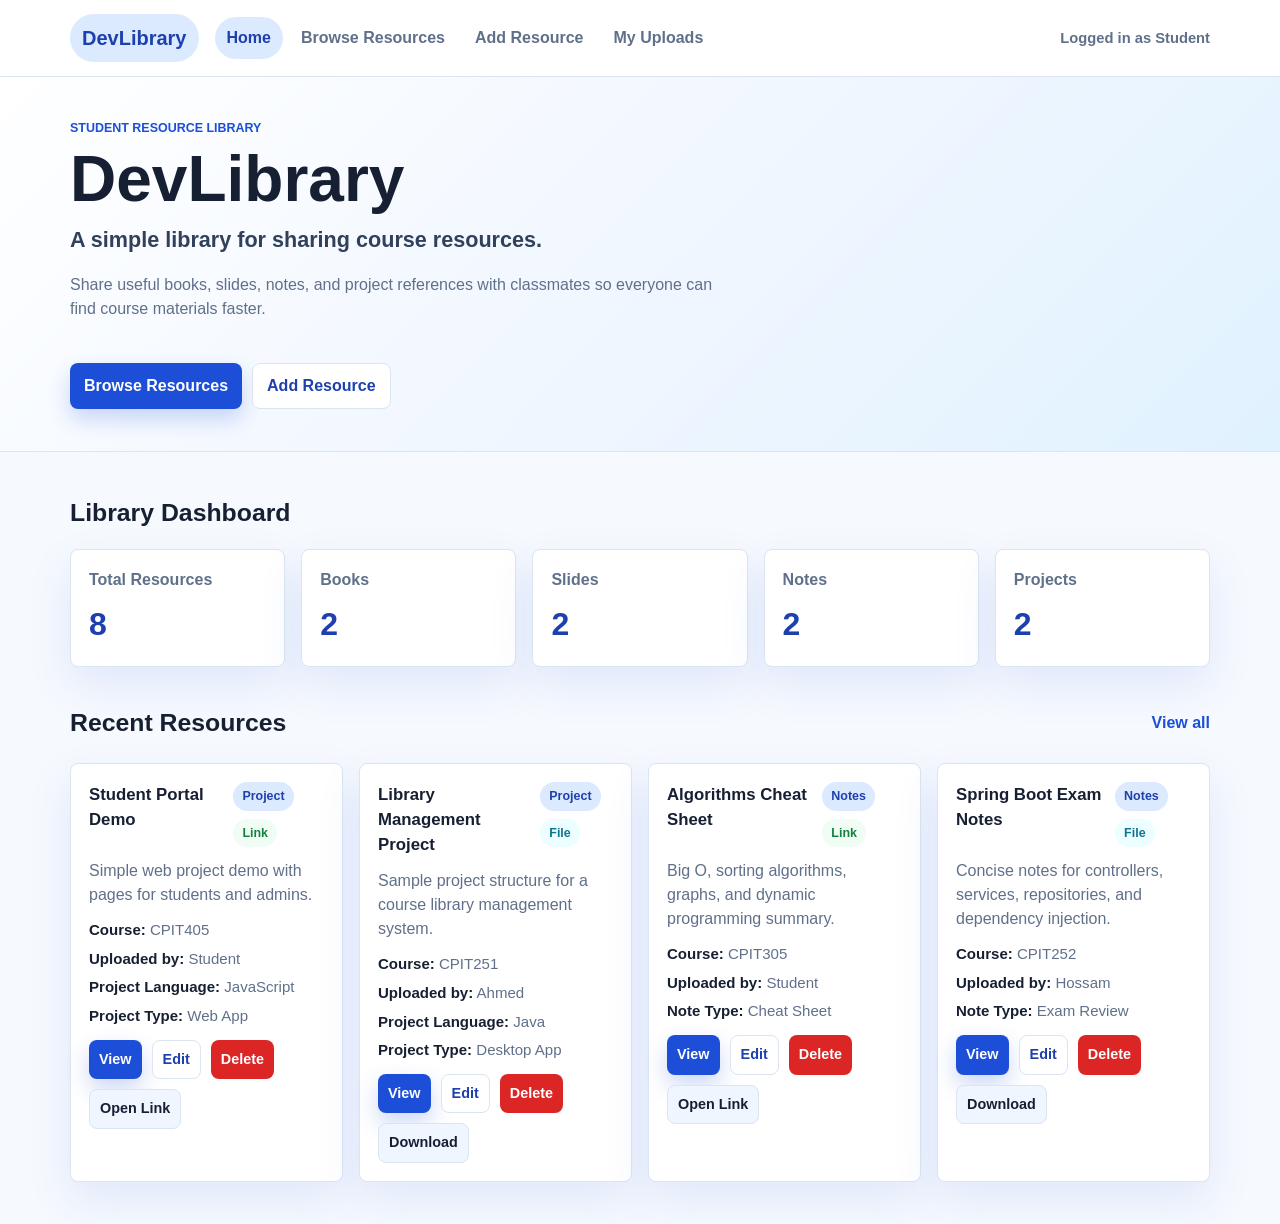
==== DevLibrary/src/main/resources/static/index.html @ 16f496e7 "add frontend & close #13" ====
<!DOCTYPE html>
<html lang="en">
<head>
    <meta charset="UTF-8">
    <meta name="viewport" content="width=device-width, initial-scale=1.0">
    <title>DevLibrary</title>
    <link rel="stylesheet" href="style.css">
</head>
<body>
    <header class="site-header">
        <nav class="navbar" aria-label="Main navigation">
            <button class="brand nav-link" type="button" data-page="homePage">DevLibrary</button>
            <div class="nav-menu">
                <button class="nav-link active" type="button" data-page="homePage">Home</button>
                <button class="nav-link" type="button" data-page="browsePage">Browse Resources</button>
                <button class="nav-link" type="button" data-page="formPage" data-mode="add">Add Resource</button>
                <button class="nav-link" type="button" data-page="uploadsPage">My Uploads</button>
            </div>
            <span class="user-label">Logged in as Student</span>
        </nav>
    </header>

    <div id="appMessage" class="app-message" role="status" aria-live="polite"></div>

    <main>
        <section id="homePage" class="page active-page">
            <div class="hero">
                <div class="hero-content">
                    <p class="eyebrow">Student Resource Library</p>
                    <h1>DevLibrary</h1>
                    <p class="subtitle">A simple library for sharing course resources.</p>
                    <p class="hero-description">
                        Share useful books, slides, notes, and project references with classmates so everyone can find course materials faster.
                    </p>
                    <div class="hero-actions">
                        <button class="btn btn-primary" type="button" data-page="browsePage">Browse Resources</button>
                        <button class="btn btn-secondary" type="button" data-page="formPage" data-mode="add">Add Resource</button>
                    </div>
                </div>
            </div>

            <div class="content-shell">
                <section class="section-block" aria-labelledby="dashboardTitle">
                    <div class="section-heading">
                        <h2 id="dashboardTitle">Library Dashboard</h2>
                    </div>
                    <div id="dashboardCards" class="dashboard-grid"></div>
                </section>

                <section class="section-block" aria-labelledby="recentTitle">
                    <div class="section-heading">
                        <h2 id="recentTitle">Recent Resources</h2>
                        <button class="text-button" type="button" data-page="browsePage">View all</button>
                    </div>
                    <div id="recentResources" class="resource-grid compact-grid"></div>
                </section>
            </div>
        </section>

        <section id="browsePage" class="page">
            <div class="content-shell">
                <div class="page-title-row">
                    <div>
                        <p class="eyebrow">Explore</p>
                        <h1>Browse Resources</h1>
                    </div>
                </div>

                <form class="filter-panel" id="filterForm">
                    <label>
                        Search
                        <input id="searchInput" type="search" placeholder="Search by title or course name">
                    </label>
                    <label>
                        Resource Type
                        <select id="typeFilter">
                            <option value="all">All Types</option>
                            <option value="book">Book</option>
                            <option value="slides">Slides</option>
                            <option value="notes">Notes</option>
                            <option value="project">Project</option>
                        </select>
                    </label>
                    <label>
                        Reference Type
                        <select id="referenceFilter">
                            <option value="all">All References</option>
                            <option value="link">Link</option>
                            <option value="file">File</option>
                        </select>
                    </label>
                    <button class="btn btn-light" id="clearFiltersBtn" type="button">Clear filters</button>
                </form>

                <div id="browseResources" class="resource-grid"></div>
                <p id="browseEmpty" class="empty-state">No resources match your filters.</p>
            </div>
        </section>

        <section id="formPage" class="page">
            <div class="content-shell narrow-shell">
                <div class="page-title-row">
                    <div>
                        <p class="eyebrow">Resource Form</p>
                        <h1 id="resourceFormTitle">Add Resource</h1>
                    </div>
                </div>

                <form id="resourceForm" class="resource-form">
                    <div class="form-grid">
                        <label>
                            Resource Type
                            <select id="resourceType" required>
                                <option value="book">book</option>
                                <option value="slides">slides</option>
                                <option value="notes">notes</option>
                                <option value="project">project</option>
                            </select>
                        </label>
                        <label>
                            Reference Type
                            <select id="referenceType" required>
                                <option value="link">link</option>
                                <option value="file">file</option>
                            </select>
                        </label>
                        <label>
                            Title
                            <input id="title" type="text" required placeholder="Resource title">
                        </label>
                        <label>
                            Course Name
                            <input id="courseName" type="text" required placeholder="Example: CPIT252">
                        </label>
                    </div>

                    <label>
                        Description
                        <textarea id="description" rows="4" required placeholder="Describe why this resource is useful"></textarea>
                    </label>

                    <div id="linkFields">
                        <label>
                            URL
                            <input id="url" type="url" placeholder="https://example.com">
                        </label>
                    </div>

                    <div id="fileFields" class="hidden">
                        <label>
                            File
                            <input id="fileInput" type="file">
                        </label>
                        <p id="fileStatus" class="help-text"></p>
                    </div>

                    <div id="bookFields" class="optional-fields">
                        <label>
                            Author
                            <input id="author" type="text" placeholder="Author name">
                        </label>
                    </div>

                    <div id="slidesFields" class="optional-fields hidden">
                        <label>
                            Week Number
                            <input id="weekNumber" type="number" min="1" placeholder="Example: 5">
                        </label>
                    </div>

                    <div id="notesFields" class="optional-fields hidden">
                        <label>
                            Note Type
                            <input id="noteType" type="text" placeholder="Summary, lab notes, exam review">
                        </label>
                    </div>

                    <div id="projectFields" class="optional-fields hidden">
                        <div class="form-grid">
                            <label>
                                Project Language
                                <input id="projectLanguage" type="text" placeholder="Java, Python, JavaScript">
                            </label>
                            <label>
                                Project Type
                                <input id="projectType" type="text" placeholder="Web app, console app, mobile app">
                            </label>
                        </div>
                    </div>

                    <div class="form-actions">
                        <button id="saveResourceBtn" class="btn btn-primary" type="submit">Save Resource</button>
                        <button id="clearFormBtn" class="btn btn-light" type="button">Clear Form</button>
                        <button id="cancelFormBtn" class="btn btn-secondary" type="button">Cancel</button>
                    </div>
                </form>
            </div>
        </section>

        <section id="detailsPage" class="page">
            <div class="content-shell narrow-shell">
                <div id="resourceDetails"></div>
            </div>
        </section>

        <section id="uploadsPage" class="page">
            <div class="content-shell">
                <div class="page-title-row">
                    <div>
                        <p class="eyebrow">Personal Library</p>
                        <h1>My Uploads</h1>
                        <p class="page-description">Manage the resources you uploaded.</p>
                    </div>
                </div>
                <div id="myUploads" class="resource-grid"></div>
                <p id="uploadsEmpty" class="empty-state">You have not uploaded any resources yet.</p>
            </div>
        </section>
    </main>

    <script src="script.js"></script>
</body>
</html>
---- DevLibrary/src/main/resources/static/style.css ----
:root {
    --primary: #1d4ed8;
    --primary-dark: #1e40af;
    --primary-soft: #dbeafe;
    --sky-soft: #eff6ff;
    --ink: #172033;
    --muted: #60708a;
    --line: #dbe4f0;
    --surface: #ffffff;
    --background: #f6f9fe;
    --danger: #dc2626;
    --danger-soft: #fee2e2;
    --success: #167544;
    --success-soft: #dcfce7;
    --shadow: 0 18px 45px rgba(29, 78, 216, 0.10);
    --radius: 8px;
}

* {
    box-sizing: border-box;
}

body {
    margin: 0;
    font-family: Arial, Helvetica, sans-serif;
    color: var(--ink);
    background: var(--background);
    line-height: 1.5;
}

button,
input,
select,
textarea {
    font: inherit;
}

button {
    cursor: pointer;
}

.site-header {
    position: sticky;
    top: 0;
    z-index: 10;
    background: rgba(255, 255, 255, 0.96);
    border-bottom: 1px solid var(--line);
    backdrop-filter: blur(10px);
}

.navbar {
    max-width: 1180px;
    margin: 0 auto;
    padding: 14px 20px;
    display: flex;
    align-items: center;
    gap: 16px;
}

.brand {
    color: var(--primary);
    font-size: 1.25rem;
    font-weight: 800;
}

.nav-menu {
    display: flex;
    align-items: center;
    gap: 6px;
    flex: 1;
}

.nav-link {
    border: 0;
    background: transparent;
    color: var(--muted);
    border-radius: 999px;
    padding: 9px 12px;
    font-weight: 700;
    white-space: nowrap;
}

.nav-link:hover,
.nav-link.active {
    background: var(--primary-soft);
    color: var(--primary-dark);
}

.user-label {
    color: var(--muted);
    font-size: 0.92rem;
    font-weight: 700;
}

.page {
    display: none;
}

.active-page {
    display: block;
}

.hero {
    background: linear-gradient(135deg, #ffffff 0%, #eff6ff 55%, #e0f2fe 100%);
    border-bottom: 1px solid var(--line);
}

.hero-content,
.content-shell {
    max-width: 1180px;
    margin: 0 auto;
    padding: 42px 20px;
}

.hero-content {
    min-height: 330px;
    display: flex;
    flex-direction: column;
    justify-content: center;
}

.eyebrow {
    margin: 0 0 8px;
    color: var(--primary);
    text-transform: uppercase;
    font-size: 0.78rem;
    font-weight: 800;
    letter-spacing: 0;
}

h1,
h2,
h3,
p {
    overflow-wrap: anywhere;
}

h1 {
    margin: 0;
    font-size: 4rem;
    line-height: 1.04;
}

h2 {
    margin: 0;
    font-size: 1.55rem;
}

h3 {
    margin: 0;
    font-size: 1.05rem;
}

.subtitle {
    margin: 12px 0 0;
    font-size: 1.35rem;
    color: #31415b;
    font-weight: 700;
}

.hero-description,
.page-description {
    max-width: 650px;
    color: var(--muted);
}

.hero-actions,
.form-actions,
.card-actions,
.details-actions {
    display: flex;
    flex-wrap: wrap;
    gap: 10px;
}

.hero-actions {
    margin-top: 26px;
}

.btn,
.text-button {
    border: 0;
    border-radius: 8px;
    padding: 10px 14px;
    font-weight: 800;
    transition: transform 0.15s ease, box-shadow 0.15s ease, background 0.15s ease;
}

.btn:hover,
.text-button:hover {
    transform: translateY(-1px);
}

.btn-primary {
    color: #ffffff;
    background: var(--primary);
    box-shadow: 0 10px 22px rgba(29, 78, 216, 0.22);
}

.btn-primary:hover {
    background: var(--primary-dark);
}

.btn-secondary {
    color: var(--primary-dark);
    background: #ffffff;
    border: 1px solid var(--line);
}

.btn-light {
    color: var(--ink);
    background: var(--sky-soft);
    border: 1px solid var(--line);
}

.btn-danger {
    color: #ffffff;
    background: var(--danger);
}

.btn-small {
    padding: 8px 10px;
    font-size: 0.9rem;
}

.text-button {
    color: var(--primary);
    background: transparent;
    padding-inline: 0;
}

.section-block + .section-block {
    margin-top: 34px;
}

.section-heading,
.page-title-row {
    display: flex;
    align-items: center;
    justify-content: space-between;
    gap: 16px;
    margin-bottom: 18px;
}

.dashboard-grid {
    display: grid;
    grid-template-columns: repeat(5, minmax(0, 1fr));
    gap: 16px;
}

.dashboard-card,
.resource-card,
.details-panel,
.filter-panel,
.resource-form {
    background: var(--surface);
    border: 1px solid var(--line);
    border-radius: var(--radius);
    box-shadow: var(--shadow);
}

.dashboard-card {
    padding: 18px;
}

.dashboard-card span {
    display: block;
    color: var(--muted);
    font-weight: 800;
}

.dashboard-card strong {
    display: block;
    margin-top: 8px;
    color: var(--primary-dark);
    font-size: 2rem;
}

.resource-grid {
    display: grid;
    grid-template-columns: repeat(3, minmax(0, 1fr));
    gap: 16px;
}

.compact-grid {
    grid-template-columns: repeat(4, minmax(0, 1fr));
}

.resource-card {
    padding: 18px;
    display: flex;
    flex-direction: column;
    gap: 12px;
    min-width: 0;
}

.card-top {
    display: flex;
    align-items: flex-start;
    justify-content: space-between;
    gap: 10px;
}

.badge-row {
    display: flex;
    flex-wrap: wrap;
    gap: 8px;
}

.badge {
    display: inline-flex;
    align-items: center;
    border-radius: 999px;
    padding: 5px 9px;
    background: var(--primary-soft);
    color: var(--primary-dark);
    font-size: 0.78rem;
    font-weight: 800;
    text-transform: capitalize;
}

.badge.file {
    background: #ecfeff;
    color: #0e7490;
}

.badge.link {
    background: #f0fdf4;
    color: #15803d;
}

.resource-card p,
.detail-list p {
    margin: 0;
}

.muted {
    color: var(--muted);
}

.meta-list {
    display: grid;
    gap: 6px;
    color: var(--muted);
    font-size: 0.94rem;
}

.meta-list strong,
.detail-list strong {
    color: var(--ink);
}

.filter-panel {
    display: grid;
    grid-template-columns: minmax(220px, 1.4fr) repeat(2, minmax(160px, 0.8fr)) auto;
    align-items: end;
    gap: 14px;
    margin-bottom: 20px;
    padding: 16px;
    box-shadow: none;
}

label {
    display: grid;
    gap: 7px;
    color: #33445f;
    font-weight: 800;
}

input,
select,
textarea {
    width: 100%;
    border: 1px solid var(--line);
    border-radius: 8px;
    background: #ffffff;
    color: var(--ink);
    padding: 11px 12px;
}

textarea {
    resize: vertical;
}

input:focus,
select:focus,
textarea:focus {
    outline: 3px solid var(--primary-soft);
    border-color: var(--primary);
}

.narrow-shell {
    max-width: 860px;
}

.resource-form {
    display: grid;
    gap: 18px;
    padding: 20px;
}

.form-grid {
    display: grid;
    grid-template-columns: repeat(2, minmax(0, 1fr));
    gap: 16px;
}

.optional-fields {
    border-top: 1px solid var(--line);
    padding-top: 18px;
}

.hidden {
    display: none !important;
}

.help-text {
    margin: 8px 0 0;
    color: var(--muted);
    font-size: 0.92rem;
}

.empty-state {
    display: none;
    margin: 18px 0 0;
    padding: 18px;
    border: 1px dashed var(--line);
    border-radius: var(--radius);
    color: var(--muted);
    background: #ffffff;
    text-align: center;
}

.empty-state.visible {
    display: block;
}

.app-message {
    position: fixed;
    right: 18px;
    top: 78px;
    z-index: 20;
    display: none;
    max-width: min(420px, calc(100vw - 36px));
    border-radius: 8px;
    padding: 12px 14px;
    box-shadow: var(--shadow);
    font-weight: 800;
}

.app-message.visible {
    display: block;
}

.app-message.success {
    color: var(--success);
    background: var(--success-soft);
    border: 1px solid #bbf7d0;
}

.app-message.error {
    color: var(--danger);
    background: var(--danger-soft);
    border: 1px solid #fecaca;
}

.details-panel {
    padding: 22px;
}

.details-header {
    display: flex;
    align-items: flex-start;
    justify-content: space-between;
    gap: 14px;
    margin-bottom: 18px;
}

.detail-list {
    display: grid;
    grid-template-columns: repeat(2, minmax(0, 1fr));
    gap: 12px;
    margin: 18px 0;
}

.preview-box {
    margin: 18px 0;
    border: 1px solid var(--line);
    border-radius: var(--radius);
    background: var(--sky-soft);
    padding: 18px;
}

.preview-box h3 {
    margin-bottom: 8px;
}

.preview-url {
    color: var(--primary-dark);
    word-break: break-word;
}

@media (max-width: 980px) {
    .navbar {
        align-items: flex-start;
        flex-direction: column;
    }

    .nav-menu {
        width: 100%;
        flex-wrap: wrap;
    }

    .dashboard-grid,
    .resource-grid,
    .compact-grid {
        grid-template-columns: repeat(2, minmax(0, 1fr));
    }

    .filter-panel {
        grid-template-columns: repeat(2, minmax(0, 1fr));
    }
}

@media (max-width: 640px) {
    .hero-content,
    .content-shell {
        padding: 30px 16px;
    }

    .dashboard-grid,
    .resource-grid,
    .compact-grid,
    .filter-panel,
    .form-grid,
    .detail-list {
        grid-template-columns: 1fr;
    }

    .section-heading,
    .page-title-row,
    .details-header {
        align-items: flex-start;
        flex-direction: column;
    }

    .nav-link {
        padding: 8px 10px;
        font-size: 0.94rem;
    }

    h1 {
        font-size: 2.35rem;
    }

    .card-actions,
    .form-actions,
    .details-actions {
        flex-direction: column;
    }

    .btn,
    .card-actions .btn {
        width: 100%;
    }
}
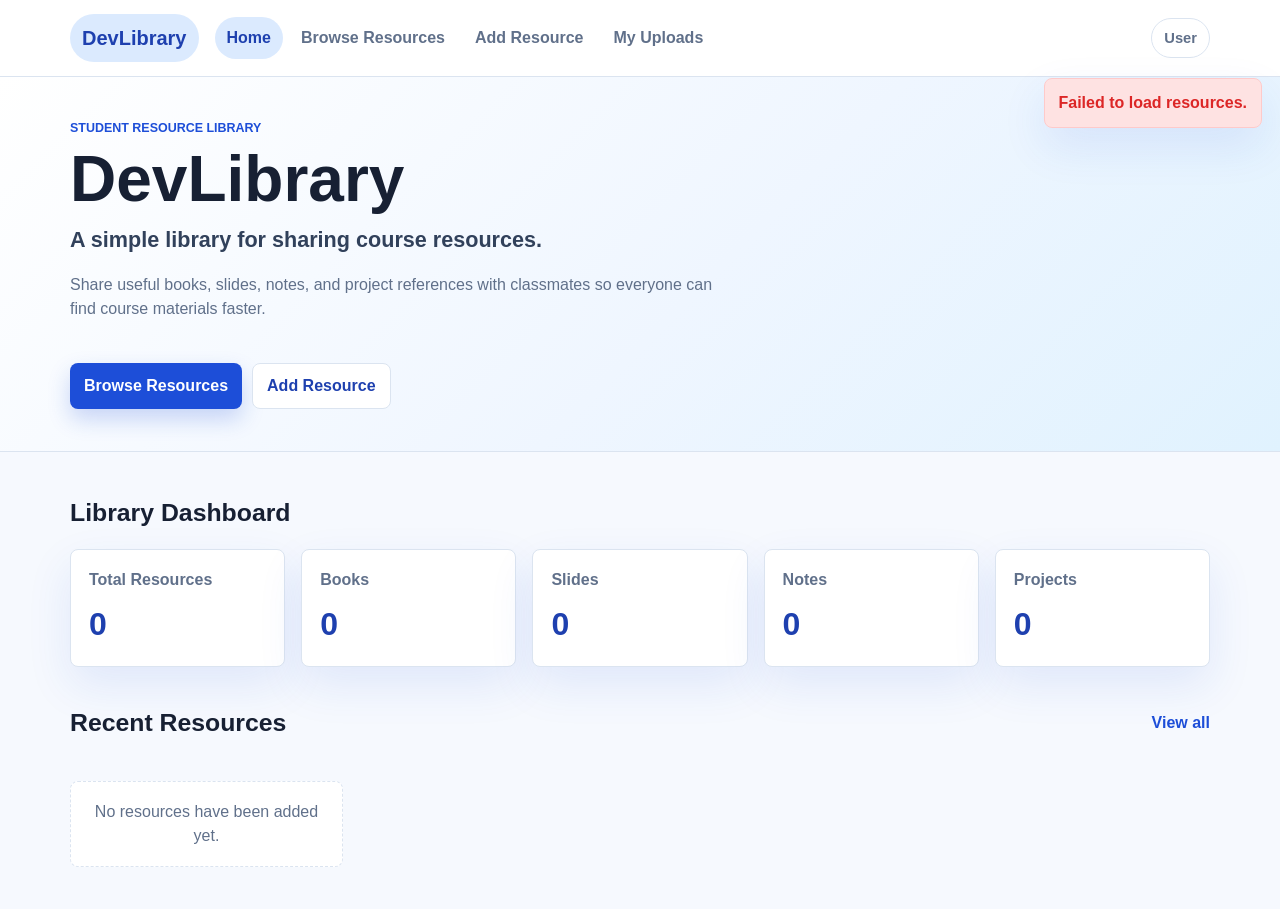
==== commit 9cb26f74: "fix sign in system & close #29" ====
--- a/DevLibrary/src/main/resources/static/index.html
+++ b/DevLibrary/src/main/resources/static/index.html
@@ -16,7 +16,14 @@
                 <button class="nav-link" type="button" data-page="formPage" data-mode="add">Add Resource</button>
                 <button class="nav-link" type="button" data-page="uploadsPage">My Uploads</button>
             </div>
-            <span class="user-label">Logged in as Student</span>
+            <div class="profile-menu">
+                <button id="profileButton" class="user-label profile-button" type="button" aria-haspopup="true" aria-expanded="false">
+                    User
+                </button>
+                <div id="profileDropdown" class="profile-dropdown hidden">
+                    <a href="/logout">Sign out</a>
+                </div>
+            </div>
         </nav>
     </header>
 
@@ -136,7 +143,7 @@
 
                     <label>
                         Description
-                        <textarea id="description" rows="4" required placeholder="Describe why this resource is useful"></textarea>
+                        <textarea id="description" rows="4" placeholder="Optional description"></textarea>
                     </label>
 
                     <div id="linkFields">
--- a/DevLibrary/src/main/resources/static/style.css
+++ b/DevLibrary/src/main/resources/static/style.css
@@ -92,6 +92,48 @@
     font-weight: 700;
 }
 
+.profile-menu {
+    position: relative;
+}
+
+.profile-button {
+    border: 1px solid var(--line);
+    border-radius: 999px;
+    background: #ffffff;
+    padding: 8px 12px;
+}
+
+.profile-button:hover,
+.profile-button:focus {
+    color: var(--primary-dark);
+    outline: 3px solid var(--primary-soft);
+}
+
+.profile-dropdown {
+    position: absolute;
+    top: calc(100% + 8px);
+    right: 0;
+    min-width: 150px;
+    padding: 8px;
+    background: #ffffff;
+    border: 1px solid var(--line);
+    border-radius: var(--radius);
+    box-shadow: var(--shadow);
+}
+
+.profile-dropdown a {
+    display: block;
+    border-radius: 6px;
+    padding: 9px 10px;
+    color: var(--danger);
+    font-weight: 800;
+    text-decoration: none;
+}
+
+.profile-dropdown a:hover {
+    background: var(--danger-soft);
+}
+
 .page {
     display: none;
 }
@@ -418,6 +460,50 @@
     margin: 8px 0 0;
     color: var(--muted);
     font-size: 0.92rem;
+}
+
+.help-text.success {
+    color: var(--success);
+}
+
+.help-text.error {
+    color: var(--danger);
+}
+
+.auth-page {
+    min-height: 100vh;
+    display: grid;
+    place-items: center;
+    background: var(--sky-soft);
+}
+
+.auth-shell {
+    width: min(440px, calc(100% - 32px));
+}
+
+.auth-panel {
+    background: #ffffff;
+    border: 1px solid var(--line);
+    border-radius: var(--radius);
+    box-shadow: var(--shadow);
+    padding: 24px;
+}
+
+.auth-form {
+    margin-top: 18px;
+    padding: 0;
+    border: 0;
+    box-shadow: none;
+}
+
+.auth-switch {
+    margin: 16px 0 0;
+    color: var(--muted);
+}
+
+.auth-switch a {
+    color: var(--primary);
+    font-weight: 800;
 }
 
 .empty-state {
